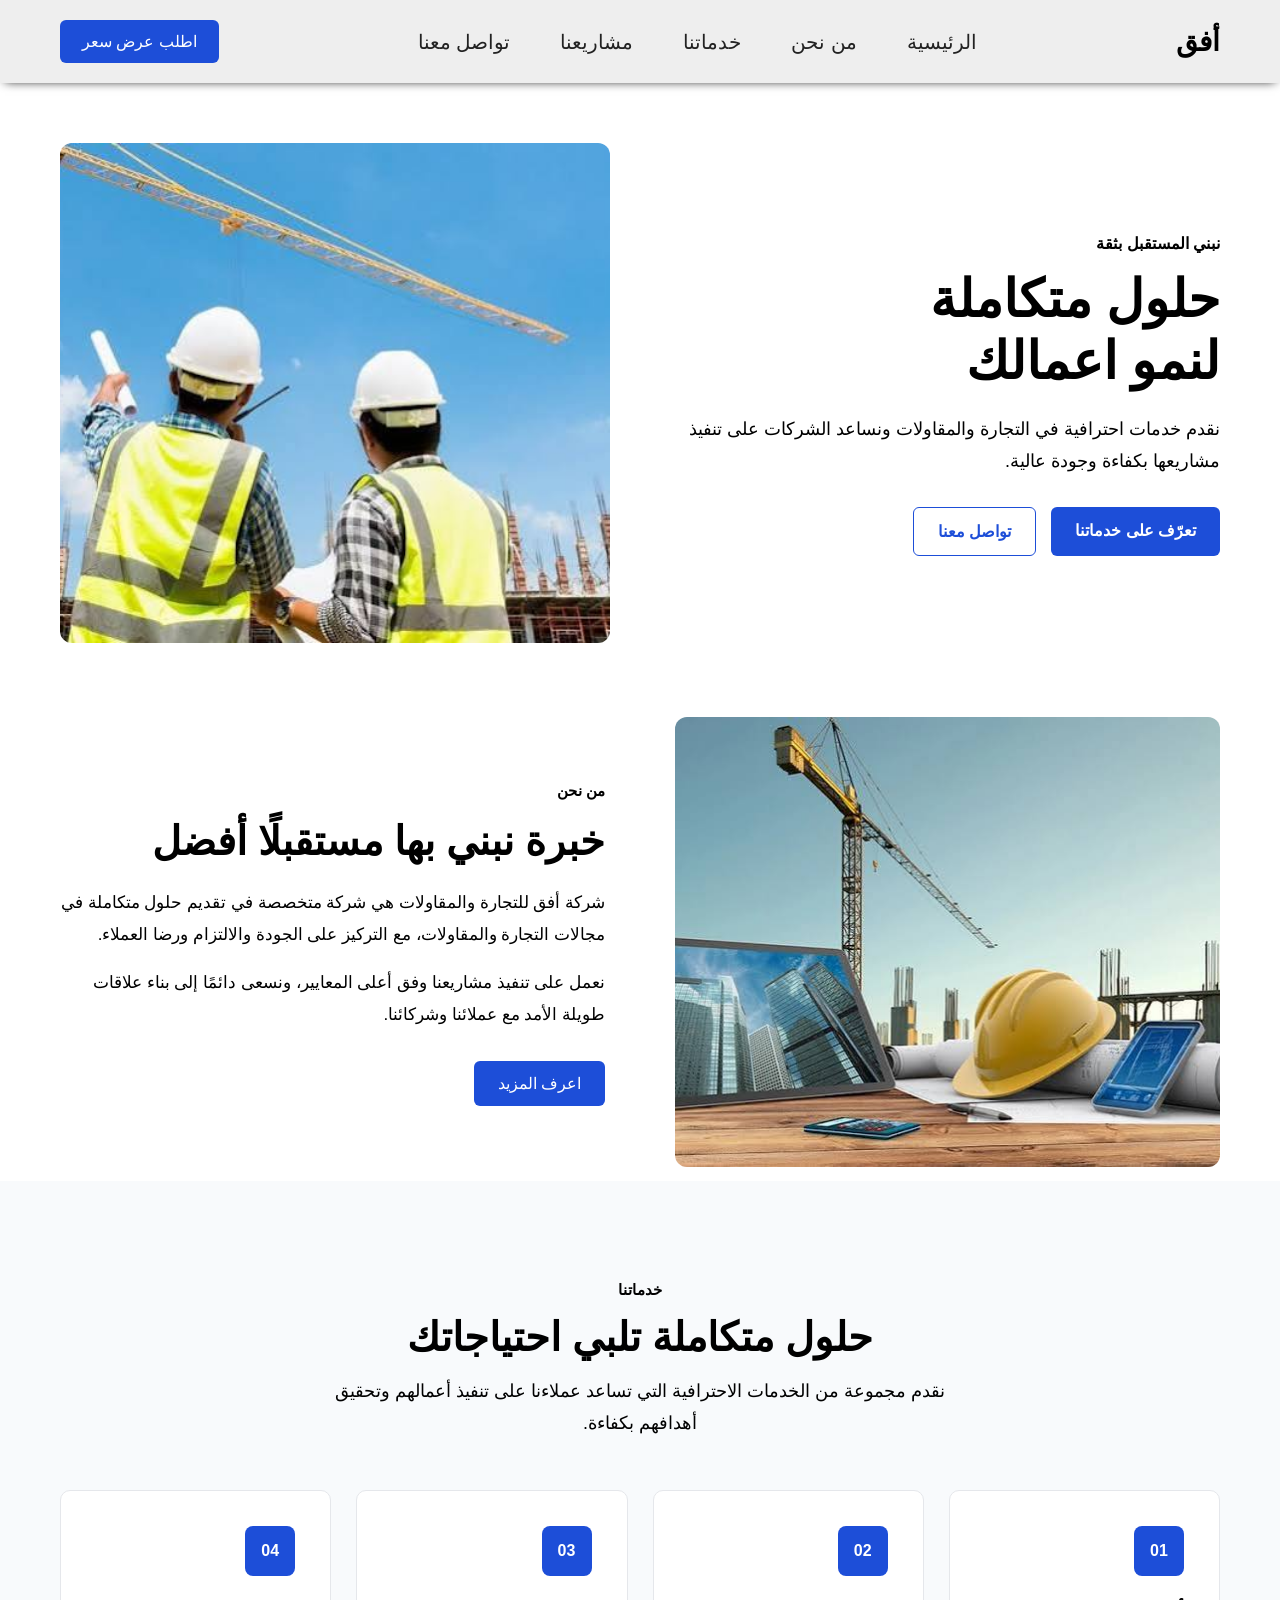
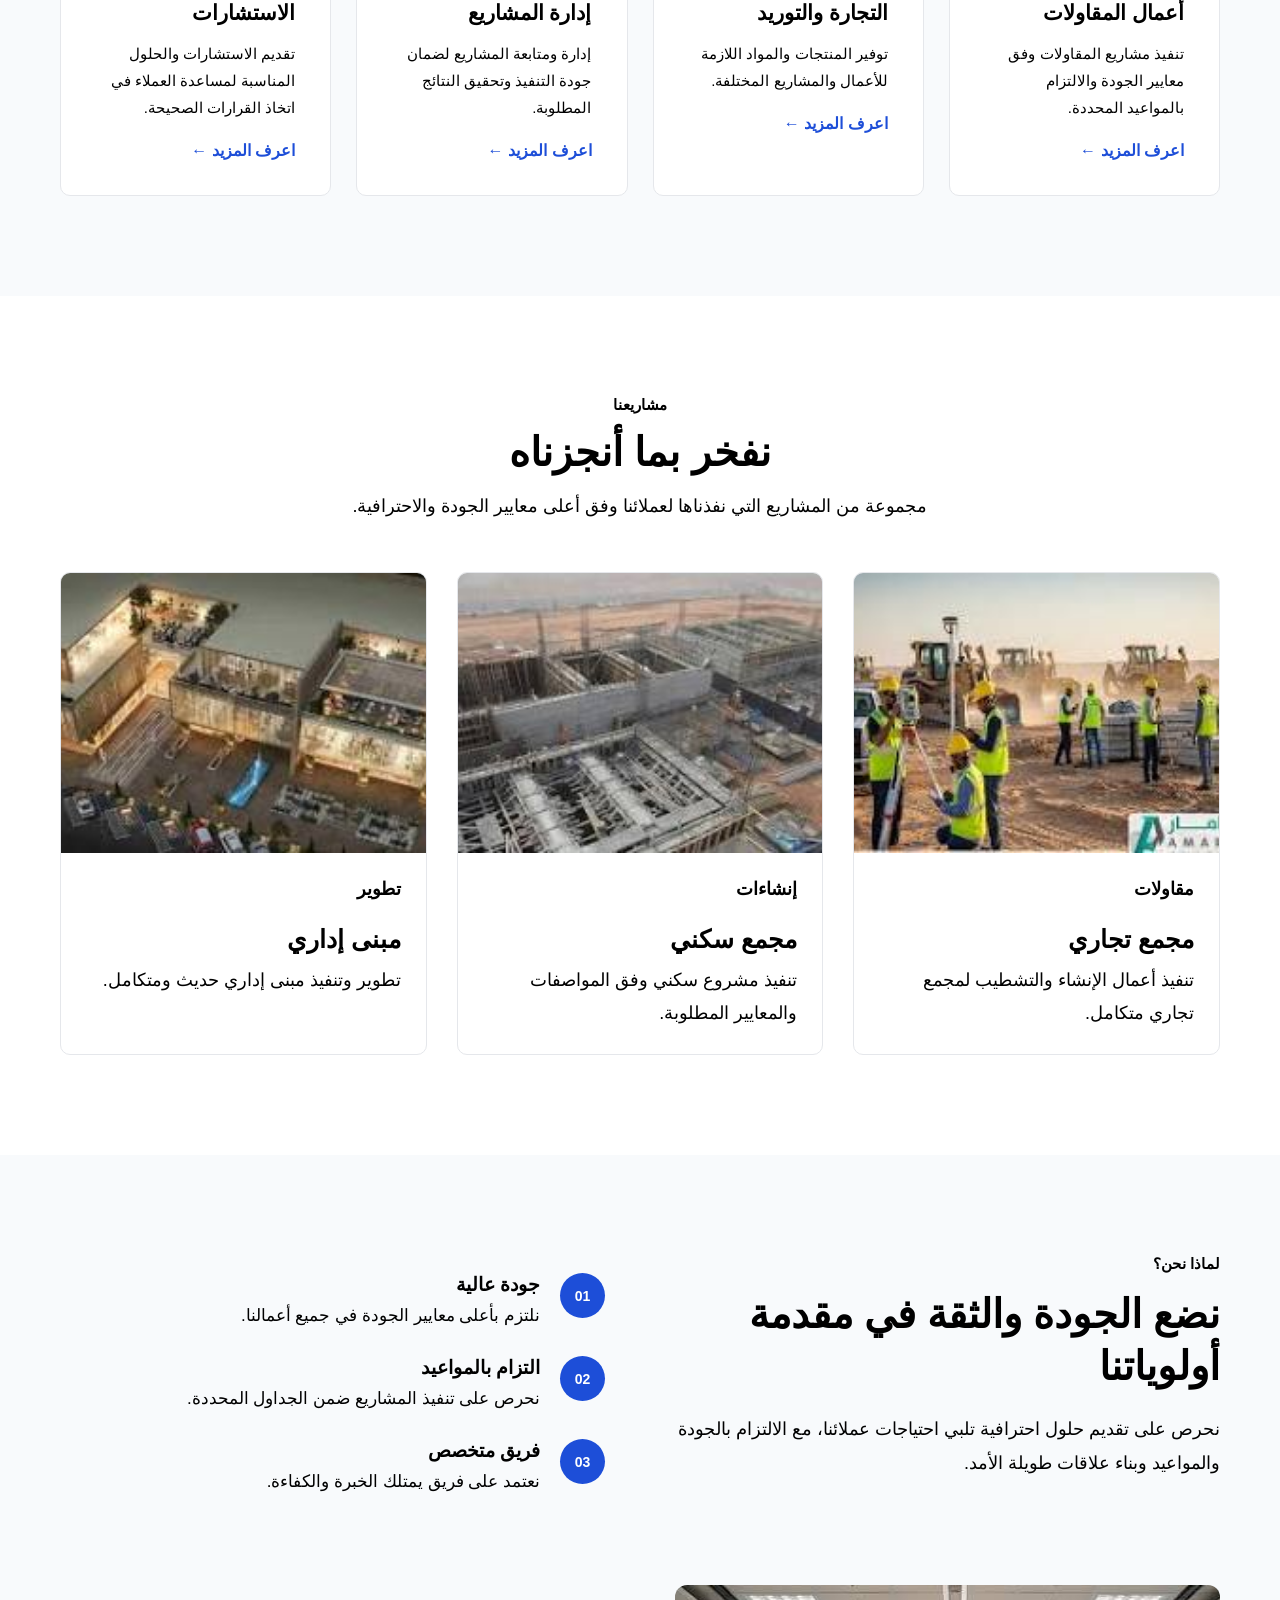
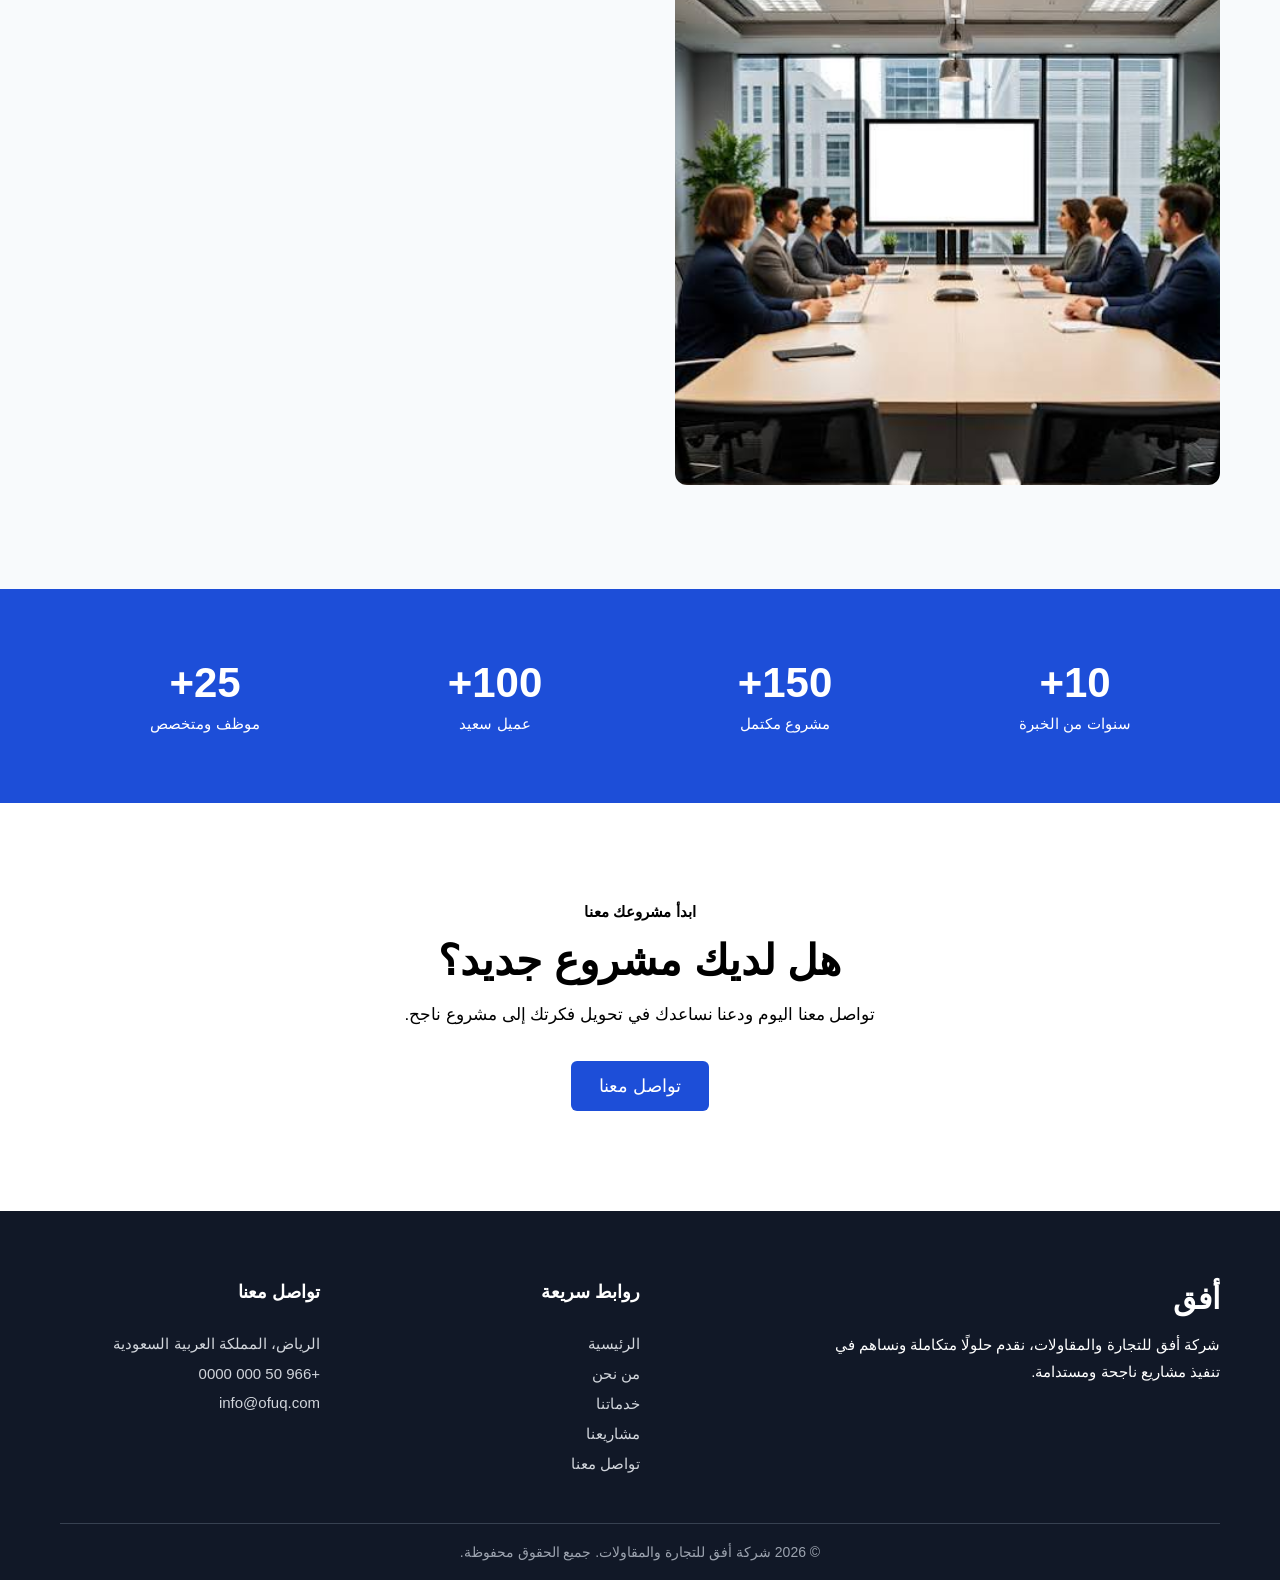
==== index.html @ 49a33346 "First commit" ====
<!DOCTYPE html>
<html lang="ar" dir="rtl">
<head>
    <meta charset="UTF-8">
    <meta name="viewport" content="width=device-width, initial-scale=1.0">
    <title>شركة أفق للتجارة والمقاولات</title>
    <link rel="stylesheet" href="css/style.css">
    <link rel="stylesheet" href="js/script.js">
</head>
<body>
    <header>
        <nav class="navbar">

            <div class="logo">أفق</div>
            
            <ul class="nav-links" id="navLinks">
            
                <li><a href="#">الرئيسية</a></li>
                <li><a href="#">من نحن</a></li>
                <li><a href="#">خدماتنا</a></li>
                <li><a href="#">مشاريعنا</a></li>
                <li><a href="#">تواصل معنا</a></li>
            
            </ul>
            
            <a href="#" class="contact-btn">اطلب عرض سعر</a>

            <button class="menu-btn" id="menuBtn">☰</button>
        
        </nav>
    
    </header>

    <main>
        <section class="hero">

            <div class="hero-content">
            
                <span class="hero-label">نبني المستقبل بثقة</span>
                
                <h1>
                    حلول متكاملة
                    <br>
                     لنمو اعمالك
                </h1>

                <p> نقدم خدمات احترافية في التجارة والمقاولات
                ونساعد الشركات على تنفيذ مشاريعها بكفاءة وجودة عالية.</p>

                <div class="hero-buttons">
                    <a href="" class="primary-btn">تعرّف على خدماتنا</a>
                    <a href="" class="secondary-btn">تواصل معنا</a>
                </div>
            </div>

            <div class="hero-image">
                <img src="images/hero.jpg" alt="مشروع شركة أفق">
            </div>
        </section>

        <section class="about">
            <div class="about-image">
                <img src="images/about.jpg" alt="عن شركة أفق">
            </div>
            <div class="about-content">
                <span class="section-label">من نحن</span>

                <h2>خبرة نبني بها مستقبلًا أفضل</h2>
                
                <p>شركة أفق للتجارة والمقاولات هي شركة متخصصة في تقديم حلول متكاملة في مجالات التجارة والمقاولات، مع التركيز على الجودة والالتزام ورضا العملاء.</p>
                
                <p>نعمل على تنفيذ مشاريعنا وفق أعلى المعايير، ونسعى دائمًا إلى بناء علاقات طويلة الأمد مع عملائنا وشركائنا.</p>
                
                <a href="#" class="about-btn">اعرف المزيد</a>
            </div>
        </section>

        <section class="services">
            <div class="section-heading">
                <span class="section-label">خدماتنا</span>

                <h2>حلول متكاملة تلبي احتياجاتك</h2>

                <p>نقدم مجموعة من الخدمات الاحترافية التي تساعد عملاءنا على تنفيذ أعمالهم وتحقيق أهدافهم بكفاءة.</p>

            </div>

            <div class="services-grid">
                <div class="service-card">
                    <div class="service-icon">01</div>
                    <h3>أعمال المقاولات</h3>
                    <p>تنفيذ مشاريع المقاولات وفق معايير الجودة والالتزام بالمواعيد المحددة.</p>
                    <a href="#">اعرف المزيد ←</a>
                </div>
                <div class="service-card">
                    <div class="service-icon">02</div>
                    <h3>التجارة والتوريد</h3>
                    <p>توفير المنتجات والمواد اللازمة للأعمال والمشاريع المختلفة.</p>
                    <a href="#">اعرف المزيد ←</a>
                </div>
                <div class="service-card">
                    <div class="service-icon">03</div>
                    <h3>إدارة المشاريع</h3>
                    <p>إدارة ومتابعة المشاريع لضمان جودة التنفيذ وتحقيق النتائج المطلوبة.</p>
                    <a href="#">اعرف المزيد ←</a>
                </div>
                <div class="service-card">
                    <div class="service-icon">04</div>
                    <h3>الاستشارات</h3>
                    <p>تقديم الاستشارات والحلول المناسبة لمساعدة العملاء في اتخاذ القرارات الصحيحة.</p>
                    <a href="#">اعرف المزيد ←</a>
                </div>
            </div>
        </section>

        <section class="projects">

            <div class="section-heading">

                <span class="section-label">مشاريعنا</span>

                <h2>نفخر بما أنجزناه</h2>

                <p>مجموعة من المشاريع التي نفذناها لعملائنا وفق أعلى معايير الجودة والاحترافية.</p>

            </div>

            <div class="projects-grid">

                <div class="projects-card">

                    <div class="projects-image">
                        <img src="images/project-1.jpg" alt="مشروع تجاري">
                    </div>

                    <div class="projects-content">
                        <span class="section-label">مقاولات</span>
                        <h3>مجمع تجاري</h3>
                        <p>تنفيذ أعمال الإنشاء والتشطيب لمجمع تجاري متكامل.</p>
                    </div>
                </div>

                <div class="projects-card">

                    <div class="projects-image">
                        <img src="images/project-2.jpg" alt="مشروع سكني">
                    </div>

                    <div class="projects-content">
                        <span class="section-label">إنشاءات</span>
                        <h3>مجمع سكني</h3>
                        <p>تنفيذ مشروع سكني وفق المواصفات والمعايير المطلوبة.</p>
                    </div>
                </div>

                <div class="projects-card">

                    <div class="projects-image">
                        <img src="images/project-3.jpg" alt="مشروع إداري">
                    </div>

                    <div class="projects-content">
                        <span class="section-label">تطوير</span>
                        <h3>مبنى إداري</h3>
                        <p>تطوير وتنفيذ مبنى إداري حديث ومتكامل.</p>
                    </div>
                </div>
            </div>
        </section>

        <section class="why-us">

            <div class="why-us-content">

                <span class="section-label">لماذا نحن؟</span>
                <h2>نضع الجودة والثقة في مقدمة أولوياتنا</h2>
                <p>نحرص على تقديم حلول احترافية تلبي احتياجات عملائنا، مع الالتزام بالجودة والمواعيد وبناء علاقات طويلة الأمد.</p>
            
            </div>

            <div class="features">
                <div class="feature">
                    <div class="feature-number">01</div>

                    <div>
                        <h3>جودة عالية</h3>
                        <p>نلتزم بأعلى معايير الجودة في جميع أعمالنا.</p>
                    </div>
                </div>

                <div class="feature">
                    <div class="feature-number">02</div>

                    <div>
                        <h3>التزام بالمواعيد</h3>
                        <p>نحرص على تنفيذ المشاريع ضمن الجداول المحددة.</p>
                    </div>
                </div>

                <div class="feature">
                    <div class="feature-number">03</div>

                    <div>
                        <h3>فريق متخصص</h3>
                        <p>نعتمد على فريق يمتلك الخبرة والكفاءة.</p>
                    </div>
                </div>
            </div>

            <div class="why-us-image">
                <img src="images/why-us.jpg" alt="فريق شركة أفق">
            </div>
            
        </section>

        <section class="stats">
            
            <div class="stat">
                <h3>10+</h3>
                <p>سنوات من الخبرة</p>
            </div>

            <div class="stat">
                <h3>150+</h3>
                <p>مشروع مكتمل</p>
            </div>

            <div class="stat">
                <h3>100+</h3>
                <p>عميل سعيد</p>
            </div>

            <div class="stat">
                <h3>25+</h3>
                <p>موظف ومتخصص</p>
            </div>

        </section>

        <section class="cta">
            <div class="cta-content">

                <span class="section-label">ابدأ مشروعك معنا</span>

                <h2>هل لديك مشروع جديد؟</h2>
                
                <p>تواصل معنا اليوم ودعنا نساعدك في تحويل فكرتك إلى مشروع ناجح.</p>
                
                <a href="#" class="cta-btn">تواصل معنا</a>
            
            </div>
        </section>
    </main>

    <footer class="footer">

        <div class="footer-container">

            <div class="footer-about">

                <div class="footer-logo">أفق</div>
                <p>شركة أفق للتجارة والمقاولات، نقدم حلولًا متكاملة ونساهم في تنفيذ مشاريع ناجحة ومستدامة.</p>
           
            </div>

            <div class="footer-links">

                <h3>روابط سريعة</h3>

                <a href="#">الرئيسية</a>
                <a href="#">من نحن</a>
                <a href="#">خدماتنا</a>
                <a href="#">مشاريعنا</a>
                <a href="#">تواصل معنا</a>

            </div>

            <div class="footer-content">

                <h3>تواصل معنا</h3>

                <p>الرياض، المملكة العربية السعودية</p>
                <p>+966 50 000 0000</p>
                <p>info@ofuq.com</p>

            </div>
        </div>

        <div class="footer-bottom">
            <p>© 2026 شركة أفق للتجارة والمقاولات. جميع الحقوق محفوظة.</p>
        </div>

    </footer>
</body>
</html>
---- css/style.css ----
* {
    margin: 0;
    padding: 0;
    box-sizing: border-box;
}

body {
    font-family: Arial, sans-serif;
}

.navbar {
    display: flex;
    align-items: center;
    justify-content: space-between;
    padding: 20px 60px;
    background-color: #eee;
    box-shadow: 0 3px 10px -5px black;
}

.logo {
    font-size: 28px;
    font-weight: bold;
}

.nav-links {
    display: flex;
    gap: 50px;
    list-style: none;
}

.nav-links a {
    text-decoration: none;
    color: #222;
    font-size: 20px;
}

.contact-btn {
    text-decoration: none;
    background-color: #1d4ed8;
    color: white;
    padding: 12px 22px;
    border-radius: 6px;
}

.menu-btn {
    display: none;
}

.hero {
    min-height: 600px;
    display: flex;
    align-items: center;
    padding: 60px;
    gap: 60px;
}

.hero-content {
    flex: 1;
}

.hero-image {
    flex: 1;    
}

.hero-label {
    display: inline-block;
    margin-bottom: 15px;
    font-weight: bold;
}

.hero h1 {
    font-size: 52px;
    line-height: 1.2;
    margin-bottom: 20px;
}

.hero p {
    max-width: 550px;
    font-size: 18px;
    line-height: 1.8;
    margin-bottom: 30px;
}

.hero-buttons {
    display: flex;
    gap: 15px;
}

.primary-btn,
.secondary-btn {
    text-decoration: none;
    padding: 14px 24px;
    border-radius: 6px;
    font-weight: bold;
}

.primary-btn {
    background: #1d4ed8;
    color: white;
}
.secondary-btn {
    border: 1px solid #1d4ed8;
    color: #1d4ed8;
}

.hero-image img {
    width: 100%;
    height: 500px;
    object-fit: cover;
    border-radius: 12px;
}

.about {
    display: grid;
    grid-template-columns: 1fr 1fr;
    align-items: center;
    gap: 70px;
    padding: 10px 60px;
}

.about-image img {
    width: 100%;
    height: 450px;
    object-fit: cover;
    border-radius: 12px;
}

.section-label {
    display: inline-block;
    margin-bottom: 15px;
    font-size: 15px;
    font-weight: bold;
}

.about-content h2 {
    font-size: 40px;
    line-height: 1.3;
    margin-bottom: 20px;
}

.about-content p {
    font-size: 17px;
    line-height: 1.9;
    margin-bottom: 15px;
}

.about-btn {
    display: inline-block;
    margin-top: 15px;
    padding: 13px 24px;
    background: #1d4ed8;
    color: white;
    text-decoration: none;
    border-radius: 6px;
}

.services {
    padding: 100px 60px;
    background: #f8fafc;
}

.section-heading {
    max-width: 650px;
    margin: 0 auto 50px;
    text-align: center;
}

.section-heading h2 {
    font-size: 40px;
    margin-bottom: 15px;
}

.section-heading p {
    font-size: 18px;
    line-height: 1.8;
}

.services-grid {
    display: grid;
    grid-template-columns: repeat(4, 1fr);
    gap: 25px;
}

.service-card {
    background: white;
    padding: 35px;
    border-radius: 10px;
    border: 1px solid #e5e7eb;
    transition: 0.3s;
}

.service-card:hover {
    transform: translateY(-8px);
}

.service-icon {
    width: 50px;
    height: 50px;
    display: flex;
    align-items: center;
    justify-content: center;
    background: #1d4ed8;
    color: white;
    border-radius: 8px;
    margin-bottom: 25px;
    font-weight: bold;
}

.service-card h3 {
    font-size: 21px;
    margin-bottom: 15px;
}

.service-card p {
    font-size: 15px;
    line-height: 1.8;
    margin-bottom: 20px;
}

.service-card a {
    text-decoration: none;
    font-weight: bold;
    color: #1d4ed8;
}

.projects {
    padding: 100px 60px;
}

.projects-grid {
    display: grid;
    grid-template-columns: repeat(3, 1fr);
    gap: 30px;
}

.projects-card {
    background-color: white;
    border: 1px solid #e5e7eb;
    border-radius: 10px;
    overflow: hidden;
}

.projects-image {
    height: 280px;
}

.projects-image img {
    width: 100%;
    height: 280px;
    object-fit: cover;
}

.projects-content {
    padding: 25px;
}

.projects-content span {
    font-size: 18px;
    font-weight: bold;
}

.projects-content h3 {
    font-size: 25px;
    margin: 10px 0;
}

.projects-content p {
    font-size: 18px;
    line-height: 1.8;
}

.why-us {
    display: grid;
    grid-template-columns: 1fr 1fr;
    align-items: center;
    gap: 70px;
    padding: 100px 60px;
    background: #f8fafc;
}

.why-us-content h2 {
    font-size: 40px;
    line-height: 1.3;
    margin-bottom: 20px;
}

.why-us-content > p {
    font-size: 18px;
    line-height: 1.9;
    margin-bottom: 35px;
}

.features {
    display: flex;
    flex-direction: column;
    gap: 25px;
}

.feature {
    display: flex;
    align-items: flex-start;
    gap: 20px;
}

.feature-number {
    min-width: 45px;
    height: 45px;
    display: flex;
    align-items: center;
    justify-content: center;
    background: #1d4ed8;
    color: white;
    border-radius: 50%;
    font-size: 14px;
    font-weight: bold;
}

.feature h3 {
    font-size: 19px;
    margin-bottom: 6px;
}

.feature p {
    font-size: 17px;
    line-height: 1.7;
}

.why-us-image img {
    width: 100%;
    height: 500px;
    object-fit: cover;
    border-radius: 12px;
}

.stats {
    display: grid;
    grid-template-columns: repeat(4, 1fr);
    padding: 70px 60px;
    text-align: center;
    background: #1d4ed8;
    color: white;
}

.stat h3 {
    font-size: 42px;
    margin-bottom: 8px;
}

.stat p {
    font-size: 15px;
}

.cta {
    padding: 100px 60px;
    text-align: center;
}

.cta-content {
    max-width: 700px;
    margin: 0 auto;
}

.cta-content h2 {
    font-size: 42px;
    margin-bottom: 15px;
}

.cta-content p {
    font-size: 17px;
    line-height: 1.8;
    margin-bottom: 30px;
}

.cta-btn {
    display: inline-block;
    font-size: 18px;
    text-decoration: none;
    padding: 14px 28px;
    background: #1d4ed8;
    color: white;
    border-radius: 6px;
}

.footer {
    background: #111827;
    color: white;
    padding: 70px 60px 20px;
}

.footer-container {
    display: grid;
    grid-template-columns: 2fr 1fr 1fr;
    gap: 60px;
    max-width: 1200px;
    margin: 0 auto;
}

.footer-logo {
    font-size: 30px;
    font-weight: bold;
    margin-bottom: 15px;
}

.footer-about p {
    max-width: 400px;
    line-height: 1.8;
    font-size: 15px;
}

.footer h3 {
    font-size: 18px;
    margin-bottom: 20px;
}

.footer-links {
    display: flex;
    flex-direction: column;
    gap: 12px;
}

.footer-links a {
    color: #d1d5db;
    text-decoration: none;
    font-size: 15px;
}

.footer-content {
    display: flex;
    flex-direction: column;
    gap: 12px;
}

.footer-content p {
    color: #d1d5db;
    font-size: 15px;
}

.footer-bottom {
    margin-top: 50px;
    padding-top: 20px;
    border-top: 1px solid #374151;
    text-align: center;
}

.footer-bottom p {
    color: #9ca3af;
    font-size: 14px;
}

@media (max-width: 768px) {
    .navbar {
        padding: 18px 20px;
    }     

    .nav-links {
        display: none;
    }

    .contact-btn {
        display: none;
    }

    .menu-btn {
        display: block;
        border: none;
        background: none;
        font-size: 28px;
        cursor: pointer;
    }

    .hero {
        flex-direction: column;
        padding: 60px 20px;
        gap: 40px;
    }

    .hero h1 {
        font-size: 38px;
    }

    .hero-image img {
        height: 350px;
    }

    .about {
        grid-template-columns: 1fr;
        padding: 70px 20px;
        gap: 40px;
    }

    .about-content h2 {
        font-size: 32px;
    }

    .about-image img {
        height: 350px;
    }

    .services {
        padding: 70px 20px;
    }

    .services-grid {
        grid-template-columns: 1fr;
        gap: 20px;
    }

    .section-heading h2 {
        font-size: 32px;
    }

    .projects {
        padding: 70px 20px;
    }

    .projects-grid {
        grid-template-columns: 1fr;
        gap: 20px;
    }

    .why-us {
        padding: 70px 20px;
        grid-template-columns: 1fr;
        gap: 40px;
    }

    .why-us-content h2 {
        font-size: 32px;
    }

    .why-us-image img {
        height: 350px;
    }

    .stats {
        padding: 50px 20px;
        grid-template-columns: repeat(2, 1fr);
        gap: 35px 20px;
    }

    .stat h3 {
        font-size: 34px;
    }

    .cta {
        padding: 70px 20px;
    }

    .cta h2 {
        font-size: 32px;
    }

    .footer {
        padding: 50px 20px 20px;
    }

    .footer-container {
        grid-template-columns: 1fr;
        gap: 40px;
    }



    .nav-links.active {
        display: flex;

        flex-direction: column;

        position: absolute;

        top: 70px;
        right: 20px;

        width: calc(100% - 40px);

        padding: 25px;

        background: white;

        border-radius: 8px;

        box-shadow: 0 10px 30px rgba(0, 0, 0, 0.1);

        gap: 20px;
    }

}
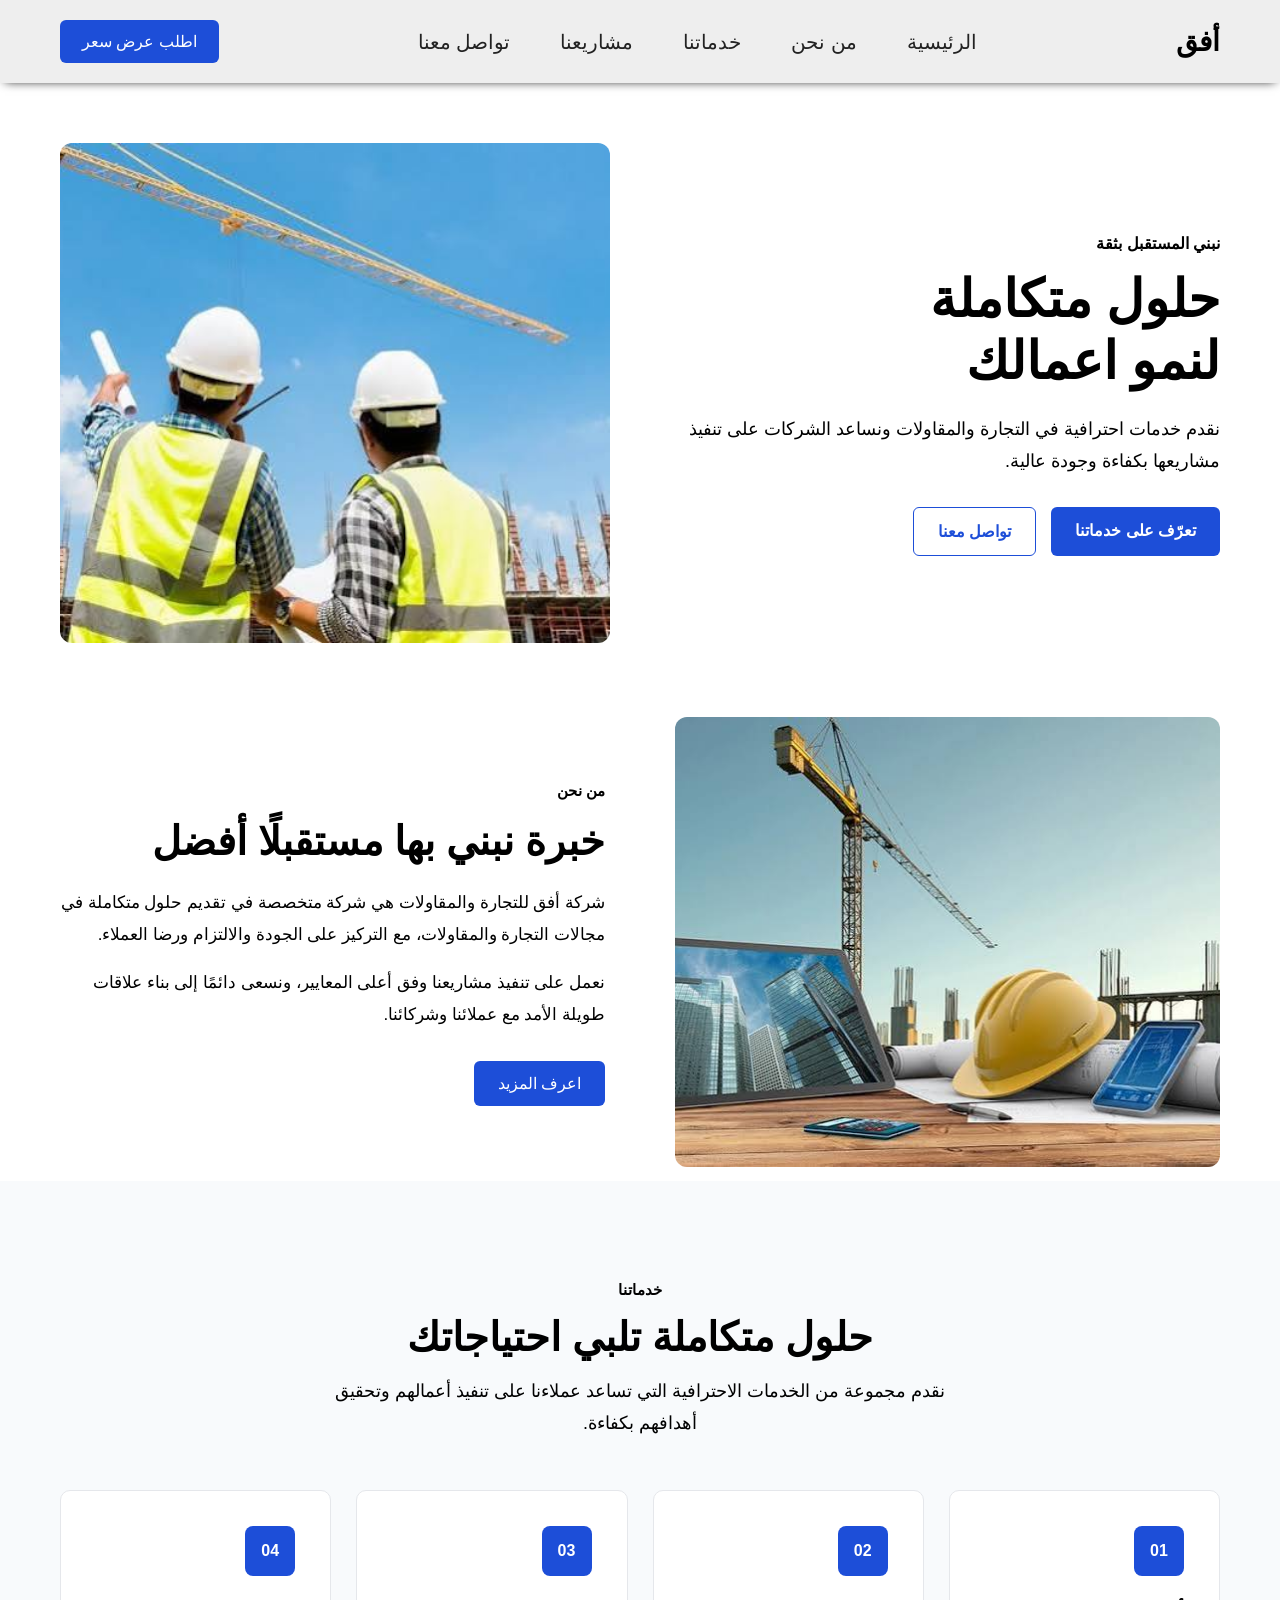
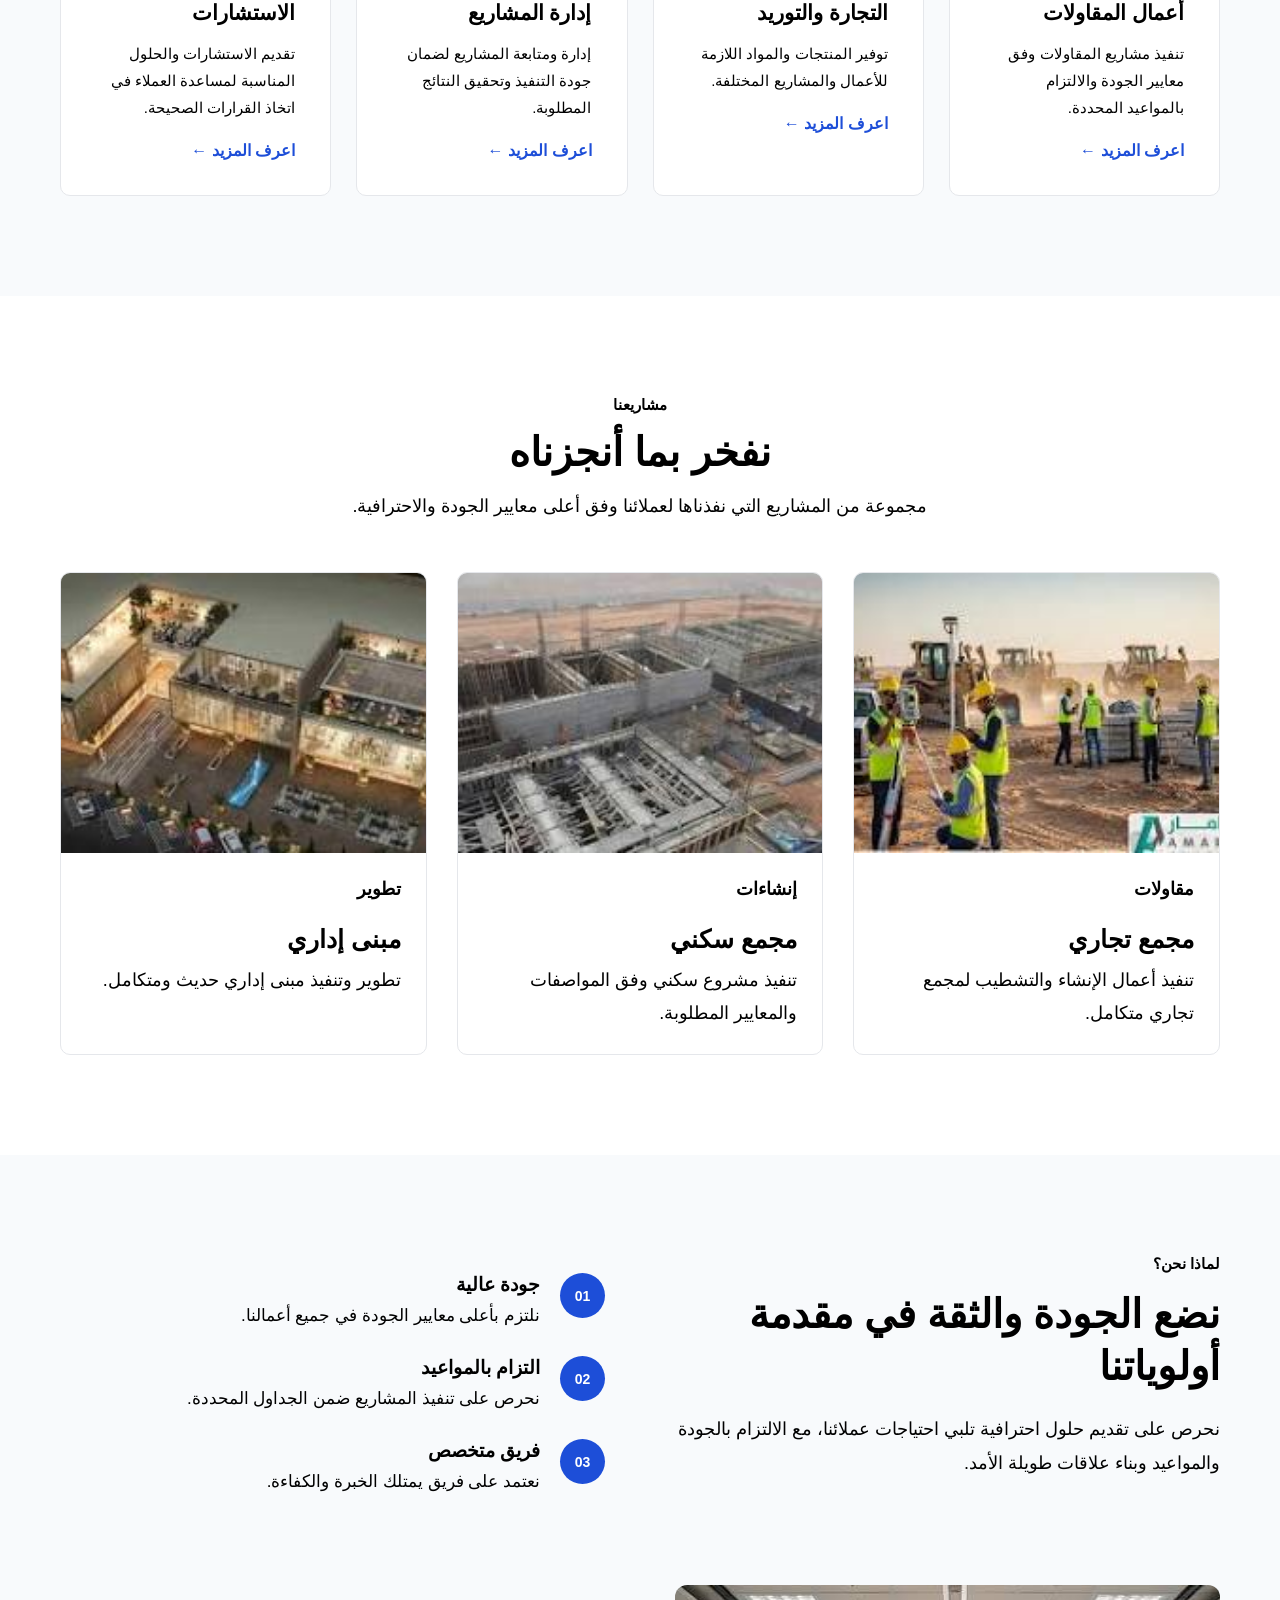
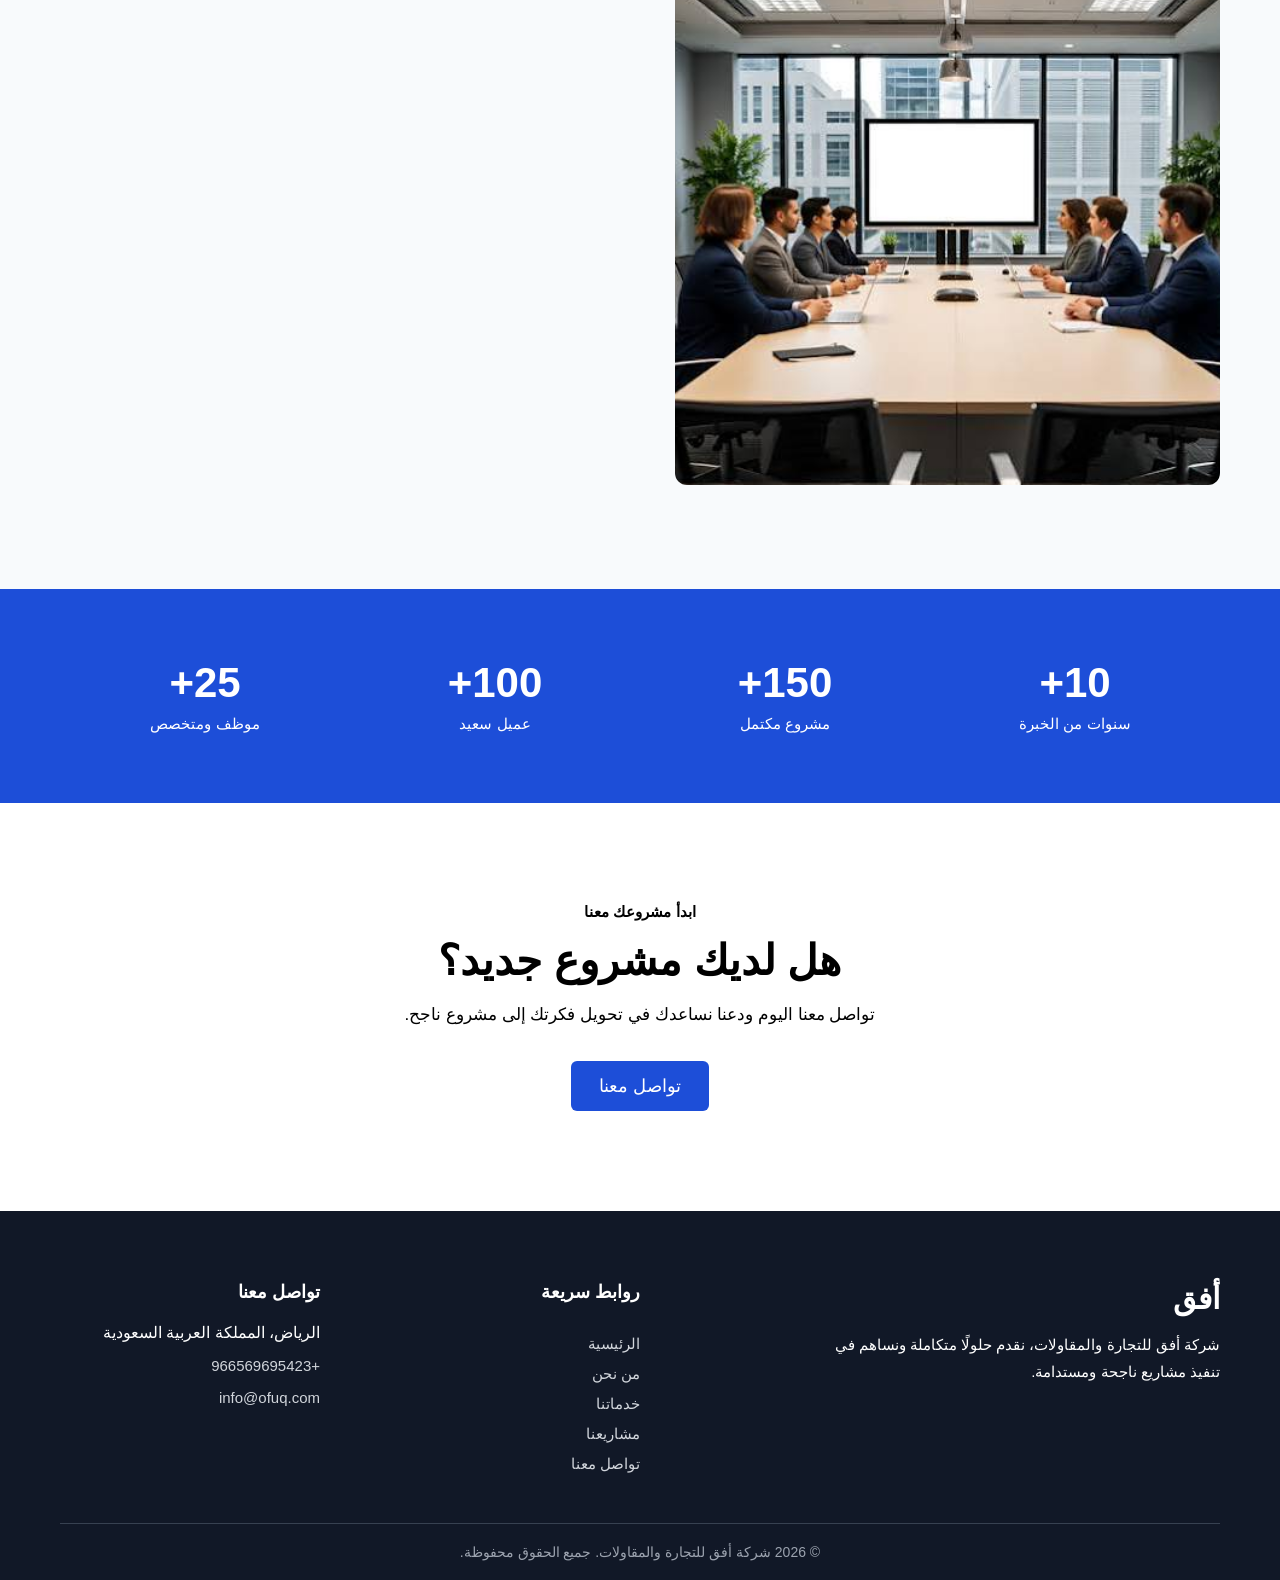
==== commit 2d58f409: "new edit 02-09 / 1" ====
--- a/index.html
+++ b/index.html
@@ -5,7 +5,6 @@
     <meta name="viewport" content="width=device-width, initial-scale=1.0">
     <title>شركة أفق للتجارة والمقاولات</title>
     <link rel="stylesheet" href="css/style.css">
-    <link rel="stylesheet" href="js/script.js">
 </head>
 <body>
     <header>
@@ -15,15 +14,15 @@
             
             <ul class="nav-links" id="navLinks">
             
-                <li><a href="#">الرئيسية</a></li>
-                <li><a href="#">من نحن</a></li>
-                <li><a href="#">خدماتنا</a></li>
-                <li><a href="#">مشاريعنا</a></li>
-                <li><a href="#">تواصل معنا</a></li>
+                <li><a href="index.html">الرئيسية</a></li>
+                <li><a href="about.html" target="_blank">من نحن</a></li>
+                <li><a href="services.html">خدماتنا</a></li>
+                <li><a href="projects.html">مشاريعنا</a></li>
+                <li><a href="contact.html">تواصل معنا</a></li>
             
             </ul>
             
-            <a href="#" class="contact-btn">اطلب عرض سعر</a>
+            <a href="contact.html" class="contact-btn">اطلب عرض سعر</a>
 
             <button class="menu-btn" id="menuBtn">☰</button>
         
@@ -48,8 +47,8 @@
                 ونساعد الشركات على تنفيذ مشاريعها بكفاءة وجودة عالية.</p>
 
                 <div class="hero-buttons">
-                    <a href="" class="primary-btn">تعرّف على خدماتنا</a>
-                    <a href="" class="secondary-btn">تواصل معنا</a>
+                    <a href="services.html" class="primary-btn">تعرّف على خدماتنا</a>
+                    <a href="contact.html" class="secondary-btn">تواصل معنا</a>
                 </div>
             </div>
 
@@ -71,7 +70,7 @@
                 
                 <p>نعمل على تنفيذ مشاريعنا وفق أعلى المعايير، ونسعى دائمًا إلى بناء علاقات طويلة الأمد مع عملائنا وشركائنا.</p>
                 
-                <a href="#" class="about-btn">اعرف المزيد</a>
+                <a href="about.html" class="about-btn">اعرف المزيد</a>
             </div>
         </section>
 
@@ -90,25 +89,25 @@
                     <div class="service-icon">01</div>
                     <h3>أعمال المقاولات</h3>
                     <p>تنفيذ مشاريع المقاولات وفق معايير الجودة والالتزام بالمواعيد المحددة.</p>
-                    <a href="#">اعرف المزيد ←</a>
+                    <a href="services.html">اعرف المزيد ←</a>
                 </div>
                 <div class="service-card">
                     <div class="service-icon">02</div>
                     <h3>التجارة والتوريد</h3>
                     <p>توفير المنتجات والمواد اللازمة للأعمال والمشاريع المختلفة.</p>
-                    <a href="#">اعرف المزيد ←</a>
+                    <a href="services.html">اعرف المزيد ←</a>
                 </div>
                 <div class="service-card">
                     <div class="service-icon">03</div>
                     <h3>إدارة المشاريع</h3>
                     <p>إدارة ومتابعة المشاريع لضمان جودة التنفيذ وتحقيق النتائج المطلوبة.</p>
-                    <a href="#">اعرف المزيد ←</a>
+                    <a href="services.html">اعرف المزيد ←</a>
                 </div>
                 <div class="service-card">
                     <div class="service-icon">04</div>
                     <h3>الاستشارات</h3>
                     <p>تقديم الاستشارات والحلول المناسبة لمساعدة العملاء في اتخاذ القرارات الصحيحة.</p>
-                    <a href="#">اعرف المزيد ←</a>
+                    <a href="services.html">اعرف المزيد ←</a>
                 </div>
             </div>
         </section>
@@ -246,7 +245,7 @@
                 
                 <p>تواصل معنا اليوم ودعنا نساعدك في تحويل فكرتك إلى مشروع ناجح.</p>
                 
-                <a href="#" class="cta-btn">تواصل معنا</a>
+                <a href="contact.html" class="cta-btn">تواصل معنا</a>
             
             </div>
         </section>
@@ -267,21 +266,21 @@
 
                 <h3>روابط سريعة</h3>
 
-                <a href="#">الرئيسية</a>
-                <a href="#">من نحن</a>
-                <a href="#">خدماتنا</a>
-                <a href="#">مشاريعنا</a>
-                <a href="#">تواصل معنا</a>
-
-            </div>
-
-            <div class="footer-content">
+                <a href="index.html">الرئيسية</a>
+                <a href="about.html">من نحن</a>
+                <a href="services.html">خدماتنا</a>
+                <a href="projects.html">مشاريعنا</a>
+                <a href="contact.html">تواصل معنا</a>
+
+            </div>
+
+            <div class="footer-contact">
 
                 <h3>تواصل معنا</h3>
 
                 <p>الرياض، المملكة العربية السعودية</p>
-                <p>+966 50 000 0000</p>
-                <p>info@ofuq.com</p>
+                <a href="tel:+966569695423">+966569695423</a>
+                <a href="mailto:info@ofuq.com">info@ofuq.com</a>
 
             </div>
         </div>
@@ -291,5 +290,8 @@
         </div>
 
     </footer>
+
+    <script src="js/script.js"></script>
+
 </body>
 </html>
--- a/css/style.css
+++ b/css/style.css
@@ -15,6 +15,7 @@
     padding: 20px 60px;
     background-color: #eee;
     box-shadow: 0 3px 10px -5px black;
+    position: relative;
 }
 
 .logo {
@@ -242,12 +243,18 @@
 
 .projects-image {
     height: 280px;
+    overflow: hidden;
 }
 
 .projects-image img {
     width: 100%;
-    height: 280px;
+    height: 100%;
     object-fit: cover;
+    transition: 0.4s;
+}
+
+.projects-card:hover .projects-image img {
+    transform: scale(1.08);
 }
 
 .projects-content {
@@ -387,6 +394,18 @@
     padding: 70px 60px 20px;
 }
 
+.footer-contact a {
+    display: block;
+    margin-top: 15px;
+    color: #d1d5db;
+    text-decoration: none;
+    font-size: 15px;
+}
+
+.footer-contact a:hover {
+    color: white;
+}
+
 .footer-container {
     display: grid;
     grid-template-columns: 2fr 1fr 1fr;
@@ -447,6 +466,150 @@
     font-size: 14px;
 }
 
+.page-header {
+    text-align: center;
+    padding: 80px 20px 60px;
+    background: #f8fafc
+}
+
+.page-header h1 {
+    font-size: 46px;
+    margin-bottom: 15px;
+}
+
+.page-header p {
+    font-size: 17px;
+    line-height: 1.7;
+    max-width: 600px;
+    margin: 0 auto;
+}
+
+.mission {
+    display: grid;
+    grid-template-columns: repeat(3, 1fr);
+    gap: 25px;
+    padding: 80px 60px;
+}
+
+.mission-card {
+    padding: 35px;
+    border: 1px solid #e5e7eb;
+    border-radius: 10px;
+}
+
+.mission-card h2 {
+    font-size: 24px;
+    margin-bottom: 15px;
+}
+
+.mission-card p {
+    font-size: 16px;
+    line-height: 1.8;
+}
+
+.contact {
+    display: grid;
+    grid-template-columns: 1fr 1fr;
+    gap: 60px;
+    padding: 80px 60px;
+    max-width: 1200px;
+    margin: 0 auto;
+    align-items: start;
+}
+
+.contact-info h2 {
+    font-size: 38px;
+    margin-bottom: 20px;
+}
+
+.contact-info > p {
+    font-size: 17px;
+    line-height: 1.9;
+    margin-bottom: 35px;
+}
+
+.contact-item {
+    margin-bottom: 25px;
+}
+
+.contact-item a {
+    color: #555;
+    text-decoration: none;
+    font-size: 16px;
+}
+
+.contact-item a:hover {
+    text-decoration: underline;
+}
+
+.contact-item h3 {
+    font-size: 18px;
+    margin-bottom: 8px;
+}
+
+.contact-item p {
+    font-size: 16px;
+    color: #555;
+}
+
+.contact-form {
+    background: #f8fafc;
+    padding: 35px;
+    border-radius: 10px;
+}
+
+.contact-form h2{
+    font-size: 28px;
+    margin-bottom: 25px;
+}
+
+.whatsapp-btn {
+    display: inline-block;
+    margin-top: 15px;
+    padding: 14px 24px;
+    background: #25d366;
+    color: white;
+    text-decoration: none;
+    border-radius: 6px;
+    font-weight: bold;
+}
+
+.form-group {
+    margin-bottom: 20px;
+}
+
+.form-group label {
+    display: block;
+    margin-bottom: 8px;
+    font-weight: bold;
+}
+
+.form-group input,
+.form-group textarea {
+    width: 100%;
+    padding: 13px 15px;
+    border: 1px solid #d1d5db;
+    border-radius: 6px;
+    font-family: inherit;
+    font-size: 15px;
+}
+
+.form-group textarea {
+    resize: vertical;
+}
+
+.contact-form button {
+    width: 100%;
+    padding: 14px;
+    border: none;
+    border-radius: 6px;
+    background: #1d4ed8;
+    color: white;
+    font-size: 16px;
+    font-weight: bold;
+    cursor: pointer;
+}
+
 @media (max-width: 768px) {
     .navbar {
         padding: 18px 20px;
@@ -532,6 +695,12 @@
         height: 350px;
     }
 
+    .mission {
+        grid-template-columns: 1fr;
+        gap: 20px;
+        padding: 60px 20px;
+    }
+    
     .stats {
         padding: 50px 20px;
         grid-template-columns: repeat(2, 1fr);
@@ -559,30 +728,48 @@
         gap: 40px;
     }
 
+    .footer-about p {
+        max-width: 100%;
+    }
+
+    .footer-bottom {
+        margin-top: 40px;
+    }
+
 
 
     .nav-links.active {
         display: flex;
-
         flex-direction: column;
-
         position: absolute;
-
         top: 70px;
         right: 20px;
-
         width: calc(100% - 40px);
-
         padding: 25px;
-
         background: white;
-
         border-radius: 8px;
-
         box-shadow: 0 10px 30px rgba(0, 0, 0, 0.1);
-
         gap: 20px;
-    }
-
-}
-
+        z-index: 1000;
+    }
+
+    .contact {
+        grid-template-columns: 1fr;
+        padding: 60px 20px;
+        gap: 40px;
+    }
+
+    .contact-info {
+        width: 100%;
+    }
+
+    .contact-info h2 {
+        font-size: 32px;
+    }
+
+    .contact-form {
+        width: 100%;
+        padding: 25px;
+    }
+}
+
